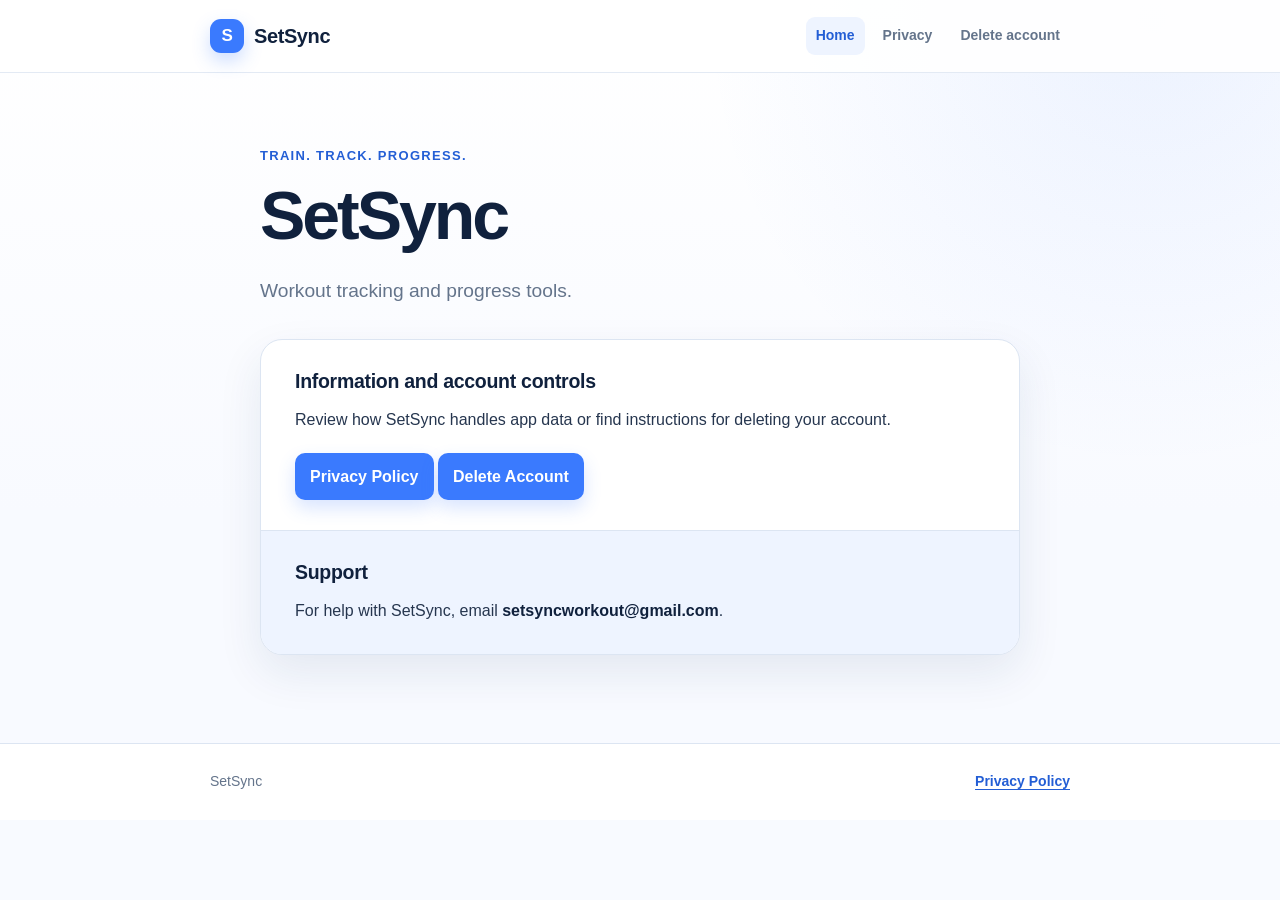
==== index.html @ 6f14019b "Add SetSync policy pages" ====
<!doctype html>
<html lang="en">
<head>
  <meta charset="utf-8">
  <meta name="viewport" content="width=device-width, initial-scale=1">
  <meta name="description" content="SetSync workout tracking, privacy, and account support information.">
  <title>SetSync</title>
  <link rel="stylesheet" href="styles.css">
</head>
<body>
  <a class="skip-link" href="#main-content">Skip to content</a>

  <header class="site-header">
    <div class="shell header-inner">
      <a class="brand" href="index.html" aria-label="SetSync home">
        <span class="brand-mark" aria-hidden="true">S</span>
        <span>SetSync</span>
      </a>
      <nav class="site-nav" aria-label="SetSync pages">
        <a class="active" href="index.html" aria-current="page">Home</a>
        <a href="privacy.html">Privacy</a>
        <a href="delete-account.html">Delete account</a>
      </nav>
    </div>
  </header>

  <main id="main-content" class="shell page-content compact-page">
    <section class="hero">
      <p class="eyebrow">Train. Track. Progress.</p>
      <h1>SetSync</h1>
      <p class="lead">Workout tracking and progress tools.</p>
    </section>

    <article class="content-card deletion-content">
      <section>
        <h2>Information and account controls</h2>
        <p>Review how SetSync handles app data or find instructions for deleting your account.</p>
        <a class="primary-link" href="privacy.html">Privacy Policy</a>
        <a class="primary-link" href="delete-account.html">Delete Account</a>
      </section>

      <section class="callout">
        <h2>Support</h2>
        <p>For help with SetSync, email <span class="email-address">setsyncworkout@gmail.com</span>.</p>
      </section>
    </article>
  </main>

  <footer class="site-footer">
    <div class="shell footer-inner">
      <span>SetSync</span>
      <a href="privacy.html">Privacy Policy</a>
    </div>
  </footer>
</body>
</html>
---- styles.css ----
:root {
  --blue: #3a7afe;
  --blue-dark: #235ed5;
  --blue-soft: #eef4ff;
  --navy: #10213d;
  --text: #26364f;
  --muted: #64748b;
  --border: #dce5f2;
  --surface: #ffffff;
  --page: #f8faff;
  --shadow: 0 18px 45px rgba(24, 54, 99, 0.09);
}

* {
  box-sizing: border-box;
}

html {
  color-scheme: light;
  scroll-behavior: smooth;
}

body {
  min-height: 100vh;
  margin: 0;
  color: var(--text);
  background:
    radial-gradient(circle at 90% 2%, rgba(58, 122, 254, 0.09), transparent 28rem),
    linear-gradient(180deg, #ffffff 0, var(--page) 32rem);
  font-family: "Avenir Next", "Segoe UI", Helvetica, sans-serif;
  font-size: 16px;
  line-height: 1.7;
  -webkit-font-smoothing: antialiased;
}

a {
  color: var(--blue-dark);
  font-weight: 650;
  text-decoration-thickness: 1px;
  text-underline-offset: 3px;
}

a:hover {
  color: var(--blue);
}

a:focus-visible {
  outline: 3px solid rgba(58, 122, 254, 0.3);
  outline-offset: 3px;
  border-radius: 4px;
}

.shell {
  width: min(100% - 40px, 860px);
  margin-inline: auto;
}

.skip-link {
  position: fixed;
  z-index: 20;
  top: 10px;
  left: 10px;
  padding: 8px 12px;
  border-radius: 8px;
  color: #ffffff;
  background: var(--navy);
  transform: translateY(-150%);
}

.skip-link:focus {
  transform: translateY(0);
}

.site-header {
  border-bottom: 1px solid rgba(220, 229, 242, 0.8);
  background: rgba(255, 255, 255, 0.92);
}

.header-inner,
.footer-inner {
  display: flex;
  align-items: center;
  justify-content: space-between;
  gap: 24px;
}

.header-inner {
  min-height: 72px;
}

.brand {
  display: inline-flex;
  align-items: center;
  gap: 10px;
  color: var(--navy);
  font-size: 20px;
  font-weight: 800;
  letter-spacing: -0.02em;
  text-decoration: none;
}

.brand-mark {
  display: grid;
  width: 34px;
  height: 34px;
  place-items: center;
  border-radius: 11px;
  color: #ffffff;
  background: var(--blue);
  box-shadow: 0 8px 18px rgba(58, 122, 254, 0.25);
  font-size: 17px;
}

.site-nav {
  display: flex;
  gap: 8px;
}

.site-nav a {
  padding: 7px 10px;
  border-radius: 9px;
  color: var(--muted);
  font-size: 14px;
  font-weight: 700;
  text-decoration: none;
}

.site-nav a:hover,
.site-nav a.active {
  color: var(--blue-dark);
  background: var(--blue-soft);
}

.page-content {
  padding-block: 72px 88px;
}

.compact-page {
  max-width: 760px;
}

.hero {
  max-width: 720px;
  margin-bottom: 32px;
}

.eyebrow {
  margin: 0 0 8px;
  color: var(--blue-dark);
  font-size: 13px;
  font-weight: 800;
  letter-spacing: 0.1em;
  text-transform: uppercase;
}

h1,
h2 {
  color: var(--navy);
  line-height: 1.2;
}

h1 {
  margin: 0;
  font-size: clamp(2.35rem, 7vw, 4.25rem);
  letter-spacing: -0.045em;
}

h2 {
  margin: 0 0 12px;
  font-size: 1.22rem;
  letter-spacing: -0.015em;
}

.lead {
  max-width: 660px;
  margin: 18px 0 0;
  color: var(--muted);
  font-size: clamp(1.05rem, 2.5vw, 1.2rem);
}

.effective-date {
  margin: 14px 0 0;
  color: var(--muted);
  font-size: 14px;
  font-weight: 650;
}

.content-card {
  overflow: hidden;
  border: 1px solid var(--border);
  border-radius: 22px;
  background: var(--surface);
  box-shadow: var(--shadow);
}

.content-card section {
  padding: 30px 34px;
}

.content-card section + section {
  border-top: 1px solid var(--border);
}

.content-card p {
  margin: 0;
}

.content-card p + p {
  margin-top: 12px;
}

.content-card ul {
  margin: 14px 0 0;
  padding-left: 22px;
}

.content-card li + li {
  margin-top: 6px;
}

.email-address {
  color: var(--navy);
  font-weight: 750;
  overflow-wrap: anywhere;
}

.email-note {
  color: var(--muted);
  font-size: 14px;
}

.callout {
  background: var(--blue-soft);
}

.steps {
  display: grid;
  gap: 12px;
  margin: 20px 0 0;
  padding: 0;
  list-style: none;
}

.steps li {
  display: flex;
  align-items: center;
  gap: 12px;
  min-height: 48px;
}

.step-number {
  display: grid;
  flex: 0 0 34px;
  width: 34px;
  height: 34px;
  place-items: center;
  border-radius: 50%;
  color: #ffffff;
  background: var(--blue);
  font-size: 14px;
  font-weight: 800;
}

.primary-link {
  display: inline-flex;
  margin-top: 20px;
  padding: 10px 15px;
  border-radius: 10px;
  color: #ffffff;
  background: var(--blue);
  box-shadow: 0 8px 18px rgba(58, 122, 254, 0.2);
  text-decoration: none;
}

.primary-link:hover {
  color: #ffffff;
  background: var(--blue-dark);
}

.back-link {
  padding: 24px 34px;
  border-top: 1px solid var(--border);
  text-align: center;
}

.site-footer {
  border-top: 1px solid var(--border);
  color: var(--muted);
  background: #ffffff;
  font-size: 14px;
}

.footer-inner {
  min-height: 76px;
}

@media (max-width: 640px) {
  .shell {
    width: min(100% - 28px, 860px);
  }

  .header-inner {
    min-height: 64px;
  }

  .brand {
    font-size: 18px;
  }

  .brand-mark {
    width: 31px;
    height: 31px;
    border-radius: 10px;
  }

  .site-nav a {
    padding: 6px 7px;
    font-size: 12px;
  }

  .page-content {
    padding-block: 48px 64px;
  }

  .hero {
    margin-bottom: 24px;
  }

  .content-card {
    border-radius: 17px;
  }

  .content-card section {
    padding: 24px 20px;
  }

  .back-link {
    padding: 21px 20px;
  }

  .footer-inner {
    min-height: 68px;
  }
}

@media (max-width: 390px) {
  .header-inner {
    align-items: flex-start;
    flex-direction: column;
    gap: 8px;
    padding-block: 12px;
  }

  .site-nav {
    width: 100%;
  }

  .site-nav a {
    flex: 1;
    text-align: center;
  }
}
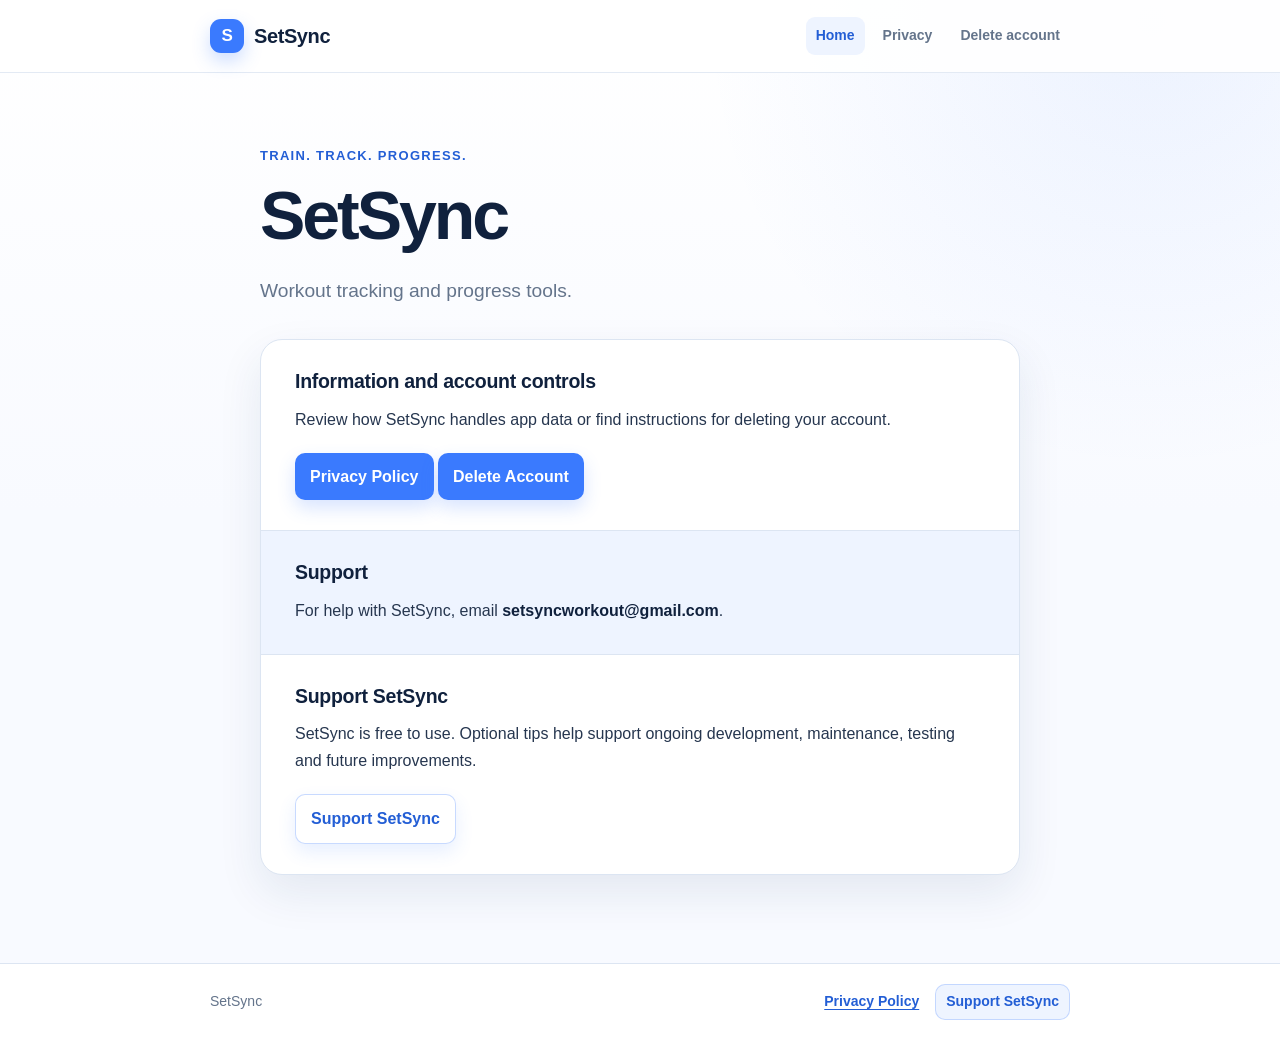
==== commit 75437e0f: "support setsync buttons" ====
--- a/index.html
+++ b/index.html
@@ -43,14 +43,23 @@
         <h2>Support</h2>
         <p>For help with SetSync, email <span class="email-address">setsyncworkout@gmail.com</span>.</p>
       </section>
+
+      <section class="support-section">
+        <h2>Support SetSync</h2>
+        <p>SetSync is free to use. Optional tips help support ongoing development, maintenance, testing and future improvements.</p>
+        <a class="secondary-link" href="https://ko-fi.com/setsync" target="_blank" rel="noopener noreferrer">Support SetSync</a>
+      </section>
     </article>
   </main>
 
   <footer class="site-footer">
     <div class="shell footer-inner">
       <span>SetSync</span>
-      <a href="privacy.html">Privacy Policy</a>
+      <nav class="footer-links" aria-label="Footer links">
+        <a href="privacy.html">Privacy Policy</a>
+        <a class="footer-support-link" href="https://ko-fi.com/setsync" target="_blank" rel="noopener noreferrer">Support SetSync</a>
+      </nav>
     </div>
   </footer>
 </body>
-</html>+</html>
--- a/styles.css
+++ b/styles.css
@@ -261,20 +261,37 @@
   font-weight: 800;
 }
 
-.primary-link {
+.primary-link,
+.secondary-link {
   display: inline-flex;
   margin-top: 20px;
   padding: 10px 15px;
   border-radius: 10px;
+  text-decoration: none;
+}
+
+.primary-link {
   color: #ffffff;
   background: var(--blue);
   box-shadow: 0 8px 18px rgba(58, 122, 254, 0.2);
-  text-decoration: none;
 }
 
 .primary-link:hover {
   color: #ffffff;
   background: var(--blue-dark);
+}
+
+.secondary-link {
+  border: 1px solid rgba(58, 122, 254, 0.28);
+  color: var(--blue-dark);
+  background: #ffffff;
+  box-shadow: 0 8px 18px rgba(58, 122, 254, 0.12);
+}
+
+.secondary-link:hover {
+  border-color: var(--blue);
+  color: #ffffff;
+  background: var(--blue);
 }
 
 .back-link {
@@ -294,6 +311,32 @@
   min-height: 76px;
 }
 
+.footer-links {
+  display: flex;
+  flex-wrap: wrap;
+  align-items: center;
+  justify-content: flex-end;
+  gap: 12px 16px;
+}
+
+.footer-support-link {
+  display: inline-flex;
+  min-height: 34px;
+  align-items: center;
+  padding: 5px 10px;
+  border: 1px solid rgba(58, 122, 254, 0.24);
+  border-radius: 10px;
+  color: var(--blue-dark);
+  background: var(--blue-soft);
+  text-decoration: none;
+}
+
+.footer-support-link:hover {
+  border-color: rgba(58, 122, 254, 0.38);
+  color: #ffffff;
+  background: var(--blue);
+}
+
 @media (max-width: 640px) {
   .shell {
     width: min(100% - 28px, 860px);
@@ -340,6 +383,14 @@
 
   .footer-inner {
     min-height: 68px;
+    align-items: flex-start;
+    flex-direction: column;
+    justify-content: center;
+    padding-block: 16px;
+  }
+
+  .footer-links {
+    justify-content: flex-start;
   }
 }
 
@@ -359,4 +410,4 @@
     flex: 1;
     text-align: center;
   }
-}+}
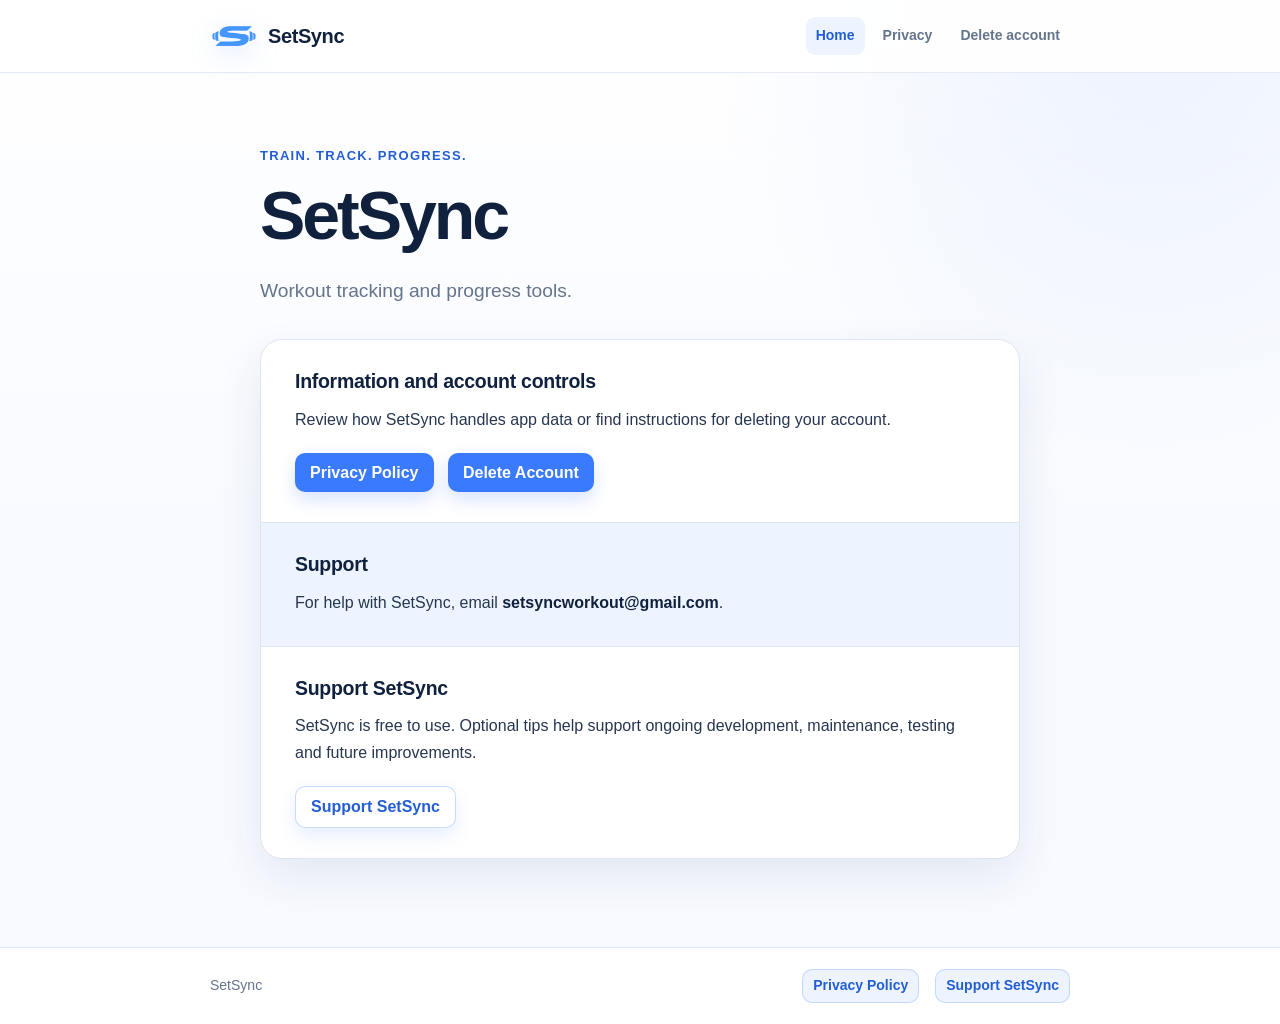
==== commit c630ddc8: "added the SetSync icon to the pages" ====
--- a/index.html
+++ b/index.html
@@ -5,6 +5,8 @@
   <meta name="viewport" content="width=device-width, initial-scale=1">
   <meta name="description" content="SetSync workout tracking, privacy, and account support information.">
   <title>SetSync</title>
+  <link rel="icon" type="image/png" href="assets/setsync-icon.png">
+  <link rel="apple-touch-icon" href="assets/setsync-icon.png">
   <link rel="stylesheet" href="styles.css">
 </head>
 <body>
@@ -13,7 +15,7 @@
   <header class="site-header">
     <div class="shell header-inner">
       <a class="brand" href="index.html" aria-label="SetSync home">
-        <span class="brand-mark" aria-hidden="true">S</span>
+        <img class="brand-mark" src="assets/setsync-logo.png" alt="" aria-hidden="true">
         <span>SetSync</span>
       </a>
       <nav class="site-nav" aria-label="SetSync pages">
--- a/styles.css
+++ b/styles.css
@@ -100,15 +100,12 @@
 }
 
 .brand-mark {
-  display: grid;
-  width: 34px;
-  height: 34px;
-  place-items: center;
-  border-radius: 11px;
-  color: #ffffff;
-  background: var(--blue);
-  box-shadow: 0 8px 18px rgba(58, 122, 254, 0.25);
-  font-size: 17px;
+  display: block;
+  flex: 0 0 auto;
+  width: 48px;
+  height: 30px;
+  object-fit: contain;
+  filter: drop-shadow(0 8px 14px rgba(58, 122, 254, 0.22));
 }
 
 .site-nav {
@@ -264,10 +261,42 @@
 .primary-link,
 .secondary-link {
   display: inline-flex;
+  align-items: center;
+  justify-content: center;
   margin-top: 20px;
   padding: 10px 15px;
   border-radius: 10px;
+  line-height: 1.2;
   text-decoration: none;
+}
+
+.primary-link + .primary-link {
+  margin-left: 10px;
+}
+
+.primary-link,
+.secondary-link,
+.footer-links a {
+  transition:
+    color 180ms ease,
+    background-color 180ms ease,
+    border-color 180ms ease,
+    box-shadow 180ms ease,
+    transform 180ms ease;
+}
+
+.primary-link:hover,
+.secondary-link:hover,
+.footer-links a:hover {
+  box-shadow: 0 10px 22px rgba(58, 122, 254, 0.18);
+  transform: translateY(-1px);
+}
+
+.primary-link:active,
+.secondary-link:active,
+.footer-links a:active {
+  box-shadow: 0 6px 14px rgba(58, 122, 254, 0.14);
+  transform: translateY(0);
 }
 
 .primary-link {
@@ -319,19 +348,22 @@
   gap: 12px 16px;
 }
 
-.footer-support-link {
+.footer-links a {
   display: inline-flex;
   min-height: 34px;
   align-items: center;
+  justify-content: center;
   padding: 5px 10px;
   border: 1px solid rgba(58, 122, 254, 0.24);
   border-radius: 10px;
   color: var(--blue-dark);
   background: var(--blue-soft);
+  line-height: 1.2;
   text-decoration: none;
-}
-
-.footer-support-link:hover {
+  white-space: nowrap;
+}
+
+.footer-links a:hover {
   border-color: rgba(58, 122, 254, 0.38);
   color: #ffffff;
   background: var(--blue);
@@ -351,9 +383,8 @@
   }
 
   .brand-mark {
-    width: 31px;
-    height: 31px;
-    border-radius: 10px;
+    width: 44px;
+    height: 28px;
   }
 
   .site-nav a {
@@ -375,6 +406,16 @@
 
   .content-card section {
     padding: 24px 20px;
+  }
+
+  .primary-link,
+  .secondary-link {
+    width: 100%;
+  }
+
+  .primary-link + .primary-link {
+    margin-top: 12px;
+    margin-left: 0;
   }
 
   .back-link {
@@ -390,7 +431,14 @@
   }
 
   .footer-links {
-    justify-content: flex-start;
+    display: grid;
+    width: 100%;
+    grid-template-columns: repeat(auto-fit, minmax(145px, 1fr));
+    gap: 10px;
+  }
+
+  .footer-links a {
+    width: 100%;
   }
 }
 
